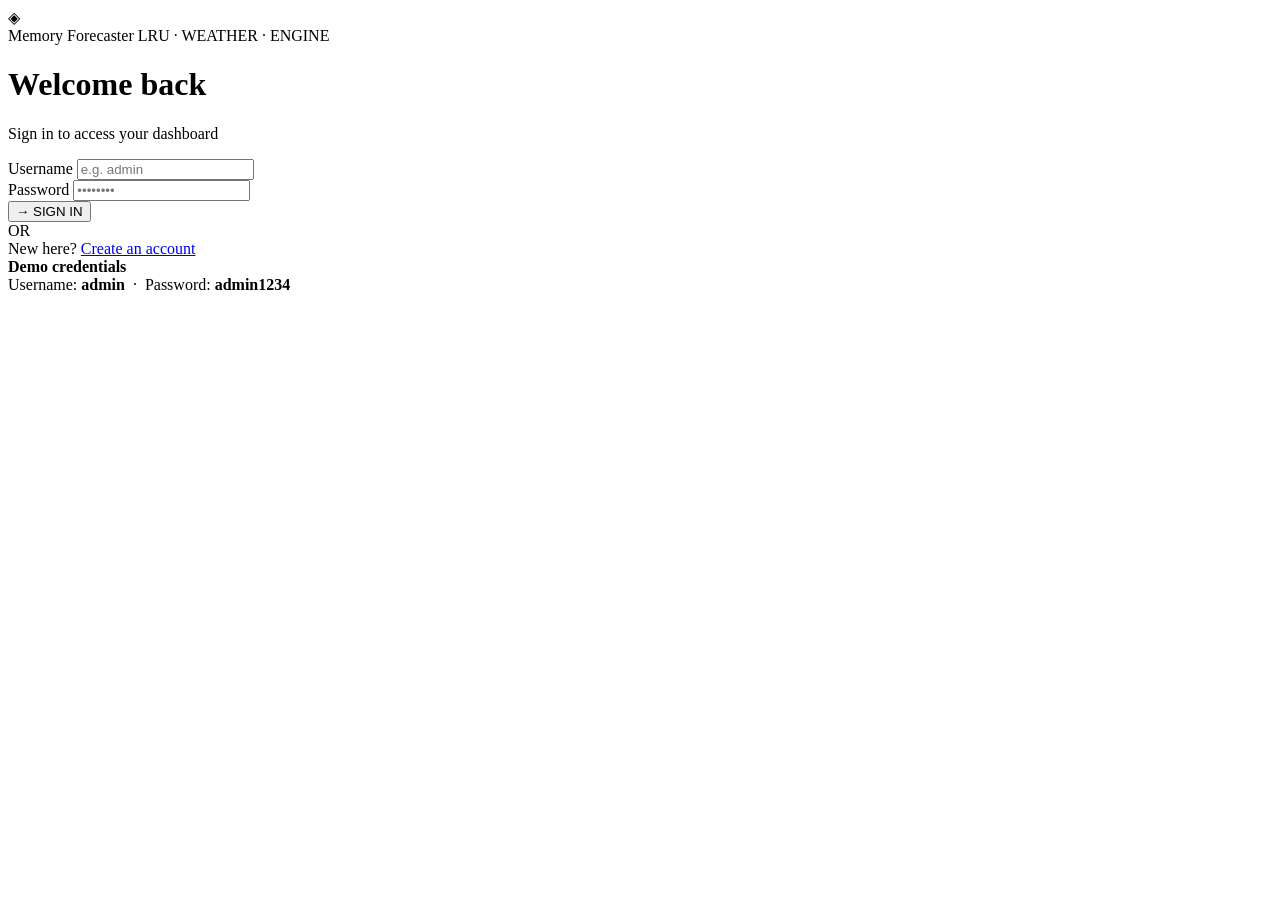
==== frontend/login.html @ ea18c813 "Add login page HTML structure This file contains the HTML structure for the login page, including fo" ====
<!DOCTYPE html>
<html lang="en">
<head>
  <meta charset="UTF-8"/>
  <meta name="viewport" content="width=device-width, initial-scale=1.0"/>
  <title>Memory Forecaster — Login</title>
  <link href="https://fonts.googleapis.com/css2?family=Cormorant+Garamond:ital,wght@0,400;0,600;0,700;1,400;1,700&family=DM+Mono:wght@300;400;500&display=swap" rel="stylesheet"/>
  <link rel="stylesheet" href="auth.css" />
</head>
<body>
  <div class="blob blob-1"></div>
  <div class="blob blob-2"></div>
  <div class="blob blob-3"></div>

  <div class="card">
    <div class="brand">
      <div class="brand-mark">◈</div>
      <div class="brand-text">
        <span class="brand-name">Memory Forecaster</span>
        <span class="brand-sub">LRU · WEATHER · ENGINE</span>
      </div>
    </div>

    <h1>Welcome back</h1>
    <p class="subtitle">Sign in to access your dashboard</p>

    <div class="error-msg" id="error-msg"></div>

    <div class="field">
      <label>Username</label>
      <input type="text" id="username" placeholder="e.g. admin" autocomplete="username"/>
    </div>
    <div class="field">
      <label>Password</label>
      <input type="password" id="password" placeholder="••••••••" autocomplete="current-password"/>
    </div>

    <button class="btn-submit" onclick="handleLogin()">→ SIGN IN</button>

    <div class="divider"><span>OR</span></div>

    <div class="link-row">New here? <a href="register.html">Create an account</a></div>

    <div class="admin-hint">
      <strong>Demo credentials</strong><br>
      Username: <strong>admin</strong> &nbsp;·&nbsp; Password: <strong>admin1234</strong>
    </div>
  </div>

  <script>
    const USERS_KEY = 'mf_users', SESSION_KEY = 'mf_session';
    function getUsers() {
      const u = JSON.parse(localStorage.getItem(USERS_KEY) || '{}');
      if (!u['admin']) { u['admin'] = { password: 'admin1234', role: 'ADMIN', avatar: 'A' }; localStorage.setItem(USERS_KEY, JSON.stringify(u)); }
      return u;
    }
    function handleLogin() {
      const username = document.getElementById('username').value.trim().toLowerCase();
      const password = document.getElementById('password').value;
      const err = document.getElementById('error-msg');
      if (!username || !password) { err.textContent = '⚠ Please fill in all fields.'; err.style.display = 'block'; return; }
      const user = getUsers()[username];
      if (!user || user.password !== password) { err.textContent = '⚠ Invalid username or password.'; err.style.display = 'block'; return; }
      err.style.display = 'none';
      localStorage.setItem(SESSION_KEY, JSON.stringify({ username, role: user.role || 'USER', avatar: user.avatar || username[0].toUpperCase() }));
      window.location.href = 'index.html';
    }
    document.addEventListener('keydown', e => { if (e.key === 'Enter') handleLogin(); });
    if (localStorage.getItem(SESSION_KEY)) window.location.href = 'index.html';
    getUsers();
  </script>
</body>
</html>
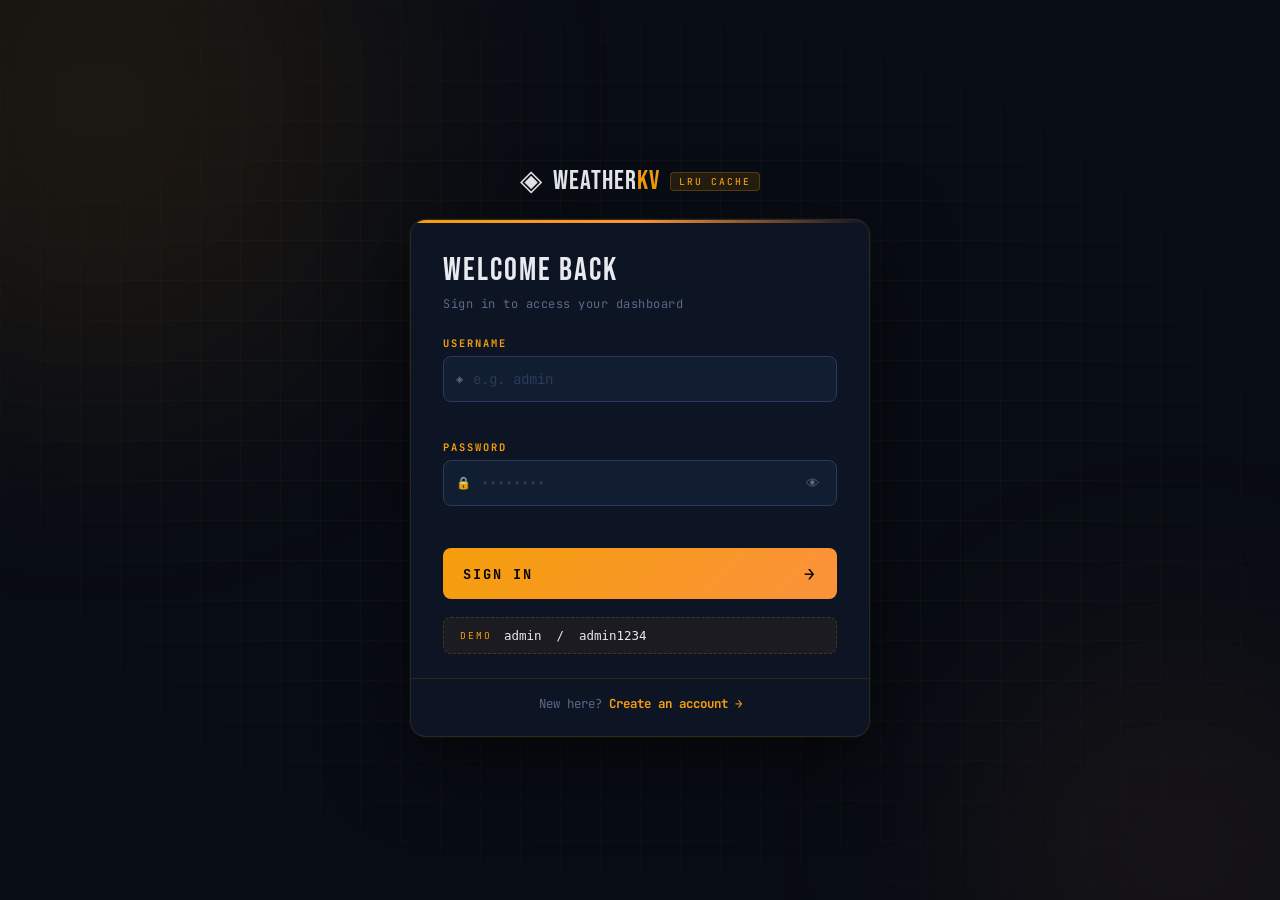
==== commit 77d9e180: "fix: resolve all broken functionality and update README - backend/main.py: remove duplicate FastAPI " ====
--- a/frontend/login.html
+++ b/frontend/login.html
@@ -4,67 +4,104 @@
   <meta charset="UTF-8"/>
   <meta name="viewport" content="width=device-width, initial-scale=1.0"/>
   <title>Memory Forecaster — Login</title>
-  <link href="https://fonts.googleapis.com/css2?family=Cormorant+Garamond:ital,wght@0,400;0,600;0,700;1,400;1,700&family=DM+Mono:wght@300;400;500&display=swap" rel="stylesheet"/>
+  <link href="https://fonts.googleapis.com/css2?family=JetBrains+Mono:wght@300;400;500;700&family=Bebas+Neue&display=swap" rel="stylesheet"/>
   <link rel="stylesheet" href="auth.css" />
 </head>
 <body>
-  <div class="blob blob-1"></div>
-  <div class="blob blob-2"></div>
-  <div class="blob blob-3"></div>
+  <div class="grid-bg"></div>
+  <div class="glow glow-a"></div>
+  <div class="glow glow-b"></div>
 
-  <div class="card">
-    <div class="brand">
-      <div class="brand-mark">◈</div>
-      <div class="brand-text">
-        <span class="brand-name">Memory Forecaster</span>
-        <span class="brand-sub">LRU · WEATHER · ENGINE</span>
+  <div class="auth-wrapper">
+
+    <div class="auth-brand">
+      <span class="brand-icon">◈</span>
+      <span class="brand-name">Weather<span class="brand-kv">KV</span></span>
+      <span class="brand-tag">LRU CACHE</span>
+    </div>
+
+    <div class="auth-card">
+      <div class="card-accent-line"></div>
+      <div class="card-header">
+        <div class="card-title">WELCOME BACK</div>
+        <div class="card-sub">Sign in to access your dashboard</div>
+      </div>
+
+      <div class="auth-form">
+        <div class="auth-msg error hidden" id="error-msg"></div>
+
+        <div class="field-group">
+          <label class="field-label">USERNAME</label>
+          <div class="field-wrap">
+            <span class="field-icon">◈</span>
+            <input type="text" id="username" class="field-input" placeholder="e.g. admin" autocomplete="username"/>
+          </div>
+          <div class="field-err" id="username-err"></div>
+        </div>
+
+        <div class="field-group">
+          <label class="field-label">PASSWORD</label>
+          <div class="field-wrap">
+            <span class="field-icon">🔒</span>
+            <input type="password" id="password" class="field-input" placeholder="••••••••" autocomplete="current-password"/>
+            <button type="button" class="eye-btn" id="eye-btn" onclick="togglePw()">👁</button>
+          </div>
+          <div class="field-err" id="password-err"></div>
+        </div>
+
+        <button class="btn-primary" type="button" onclick="handleLogin()">
+          <span>SIGN IN</span>
+          <span class="btn-arrow">→</span>
+        </button>
+
+        <div class="demo-hint">
+          <span class="hint-label">DEMO</span>
+          <code>admin &nbsp;/&nbsp; admin1234</code>
+        </div>
+      </div>
+
+      <div class="card-footer">
+        New here? <a href="register.html" class="link-main">Create an account →</a>
       </div>
     </div>
 
-    <h1>Welcome back</h1>
-    <p class="subtitle">Sign in to access your dashboard</p>
-
-    <div class="error-msg" id="error-msg"></div>
-
-    <div class="field">
-      <label>Username</label>
-      <input type="text" id="username" placeholder="e.g. admin" autocomplete="username"/>
-    </div>
-    <div class="field">
-      <label>Password</label>
-      <input type="password" id="password" placeholder="••••••••" autocomplete="current-password"/>
-    </div>
-
-    <button class="btn-submit" onclick="handleLogin()">→ SIGN IN</button>
-
-    <div class="divider"><span>OR</span></div>
-
-    <div class="link-row">New here? <a href="register.html">Create an account</a></div>
-
-    <div class="admin-hint">
-      <strong>Demo credentials</strong><br>
-      Username: <strong>admin</strong> &nbsp;·&nbsp; Password: <strong>admin1234</strong>
-    </div>
   </div>
 
   <script>
     const USERS_KEY = 'mf_users', SESSION_KEY = 'mf_session';
+
     function getUsers() {
       const u = JSON.parse(localStorage.getItem(USERS_KEY) || '{}');
       if (!u['admin']) { u['admin'] = { password: 'admin1234', role: 'ADMIN', avatar: 'A' }; localStorage.setItem(USERS_KEY, JSON.stringify(u)); }
       return u;
     }
+
+    function showError(msg) {
+      const el = document.getElementById('error-msg');
+      el.textContent = msg; el.classList.remove('hidden');
+    }
+    function clearError() {
+      document.getElementById('error-msg').classList.add('hidden');
+    }
+
+    function togglePw() {
+      const pw = document.getElementById('password');
+      const btn = document.getElementById('eye-btn');
+      if (pw.type === 'password') { pw.type = 'text'; btn.textContent = '🙈'; }
+      else { pw.type = 'password'; btn.textContent = '👁'; }
+    }
+
     function handleLogin() {
+      clearError();
       const username = document.getElementById('username').value.trim().toLowerCase();
       const password = document.getElementById('password').value;
-      const err = document.getElementById('error-msg');
-      if (!username || !password) { err.textContent = '⚠ Please fill in all fields.'; err.style.display = 'block'; return; }
+      if (!username || !password) { showError('⚠ Please fill in all fields.'); return; }
       const user = getUsers()[username];
-      if (!user || user.password !== password) { err.textContent = '⚠ Invalid username or password.'; err.style.display = 'block'; return; }
-      err.style.display = 'none';
+      if (!user || user.password !== password) { showError('⚠ Invalid username or password.'); return; }
       localStorage.setItem(SESSION_KEY, JSON.stringify({ username, role: user.role || 'USER', avatar: user.avatar || username[0].toUpperCase() }));
       window.location.href = 'index.html';
     }
+
     document.addEventListener('keydown', e => { if (e.key === 'Enter') handleLogin(); });
     if (localStorage.getItem(SESSION_KEY)) window.location.href = 'index.html';
     getUsers();
--- a/frontend/auth.css
+++ b/frontend/auth.css
@@ -0,0 +1,251 @@
+/* ================================================================
+   auth.css — WeatherKV Login & Register
+   Aesthetic: Deep navy / amber-orange terminal glow
+   ================================================================ */
+
+*, *::before, *::after { box-sizing: border-box; margin: 0; padding: 0; }
+
+:root {
+  --bg:       #080c14;
+  --surface:  #0d1424;
+  --surface2: #111d30;
+  --border:   rgba(255,165,0,0.12);
+  --amber:    #f59e0b;
+  --amber2:   #fb923c;
+  --orange:   #ea580c;
+  --blue:     #1e40af;
+  --text:     #e8eaf0;
+  --muted:    #5a6a8a;
+  --dim:      #2a3a5a;
+  --green:    #22c55e;
+  --red:      #ef4444;
+  --font:     'JetBrains Mono', monospace;
+  --font-d:   'Bebas Neue', sans-serif;
+}
+
+body {
+  font-family: var(--font);
+  background: var(--bg);
+  color: var(--text);
+  min-height: 100vh;
+  display: flex;
+  align-items: center;
+  justify-content: center;
+  padding: 24px;
+  overflow-x: hidden;
+}
+
+/* ── Animated grid background ── */
+.grid-bg {
+  position: fixed; inset: 0; z-index: 0; pointer-events: none;
+  background-image:
+    linear-gradient(rgba(245,158,11,0.04) 1px, transparent 1px),
+    linear-gradient(90deg, rgba(245,158,11,0.04) 1px, transparent 1px);
+  background-size: 40px 40px;
+  mask-image: radial-gradient(ellipse 80% 80% at 50% 50%, black 30%, transparent 100%);
+}
+
+/* ── Glow blobs ── */
+.glow {
+  position: fixed; border-radius: 50%;
+  filter: blur(120px); pointer-events: none; z-index: 0;
+}
+.glow-a {
+  width: 600px; height: 600px;
+  top: -200px; left: -200px;
+  background: rgba(245,158,11,0.08);
+  animation: floatA 14s ease-in-out infinite alternate;
+}
+.glow-b {
+  width: 400px; height: 400px;
+  bottom: -150px; right: -100px;
+  background: rgba(251,146,60,0.07);
+  animation: floatB 18s ease-in-out infinite alternate;
+}
+@keyframes floatA { to { transform: translate(60px, 40px); } }
+@keyframes floatB { to { transform: translate(-40px, -60px); } }
+
+/* ── Wrapper ── */
+.auth-wrapper {
+  position: relative; z-index: 1;
+  width: 100%; max-width: 460px;
+  display: flex; flex-direction: column;
+  align-items: center; gap: 20px;
+}
+
+/* ── Brand ── */
+.auth-brand {
+  display: flex; align-items: center; gap: 10px;
+  font-family: var(--font-d);
+  letter-spacing: 1px;
+}
+.brand-icon { font-size: 1.8rem; }
+.brand-name { font-size: 1.7rem; color: var(--text); }
+.brand-kv   { color: var(--amber); }
+.brand-tag  {
+  font-family: var(--font); font-size: 0.6rem;
+  background: rgba(245,158,11,0.12);
+  border: 1px solid rgba(245,158,11,0.25);
+  color: var(--amber); padding: 2px 8px;
+  border-radius: 4px; letter-spacing: 2px;
+  font-weight: 500;
+}
+
+/* ── Card ── */
+.auth-card {
+  width: 100%;
+  background: var(--surface);
+  border: 1px solid var(--border);
+  border-radius: 16px;
+  overflow: hidden;
+  box-shadow: 0 0 0 1px rgba(255,165,0,0.05), 0 24px 80px rgba(0,0,0,0.6);
+}
+
+.card-accent-line {
+  height: 3px;
+  background: linear-gradient(90deg, var(--amber), var(--amber2), transparent);
+}
+.card-accent-line.register {
+  background: linear-gradient(90deg, var(--amber2), var(--orange), transparent);
+}
+
+.card-header { padding: 28px 32px 0; }
+.card-title {
+  font-family: var(--font-d);
+  font-size: 2rem; letter-spacing: 2px; color: var(--text);
+  margin-bottom: 6px;
+}
+.card-sub { font-size: 0.75rem; color: var(--muted); letter-spacing: 0.5px; }
+
+/* ── Form ── */
+.auth-form { padding: 24px 32px; display: flex; flex-direction: column; gap: 18px; }
+
+.field-group { display: flex; flex-direction: column; gap: 6px; }
+.field-label {
+  font-size: 0.65rem; letter-spacing: 2px;
+  color: var(--amber); font-weight: 700;
+}
+
+.field-wrap {
+  display: flex; align-items: center;
+  background: var(--surface2);
+  border: 1px solid var(--dim);
+  border-radius: 8px;
+  padding: 0 12px;
+  transition: border-color 0.2s, box-shadow 0.2s;
+}
+.field-wrap:focus-within {
+  border-color: var(--amber);
+  box-shadow: 0 0 0 2px rgba(245,158,11,0.15);
+}
+
+.field-icon { font-size: 0.75rem; color: var(--muted); flex-shrink: 0; margin-right: 10px; }
+
+.field-input {
+  flex: 1; background: none; border: none; outline: none;
+  color: var(--text); font-family: var(--font);
+  font-size: 0.88rem; padding: 13px 0;
+  caret-color: var(--amber);
+}
+.field-input::placeholder { color: var(--dim); }
+
+.field-select { cursor: pointer; }
+.field-select option { background: var(--surface2); }
+
+.eye-btn {
+  background: none; border: none; cursor: pointer;
+  font-size: 0.85rem; color: var(--muted); padding: 4px;
+  transition: color 0.2s;
+}
+.eye-btn:hover { color: var(--amber); }
+
+.field-err { font-size: 0.7rem; color: var(--red); min-height: 14px; }
+
+/* Strength bar */
+.strength-bar-wrap {
+  display: flex; align-items: center; gap: 10px;
+  margin-top: 4px;
+}
+.strength-bar {
+  height: 3px; border-radius: 3px;
+  background: var(--amber);
+  transition: width 0.3s, background 0.3s;
+  flex: 1;
+}
+.strength-label { font-size: 0.65rem; letter-spacing: 1px; font-weight: 700; }
+
+/* Row */
+.field-row { display: flex; justify-content: space-between; align-items: center; }
+
+/* Checkbox */
+.checkbox-label {
+  display: flex; align-items: center; gap: 8px;
+  font-size: 0.78rem; color: var(--muted); cursor: pointer;
+}
+.checkbox-label input { display: none; }
+.checkmark {
+  width: 16px; height: 16px;
+  border: 1px solid var(--dim);
+  border-radius: 4px; background: var(--surface2);
+  transition: all 0.2s; flex-shrink: 0;
+  display: flex; align-items: center; justify-content: center;
+}
+.checkbox-label input:checked + .checkmark {
+  background: var(--amber); border-color: var(--amber);
+}
+.checkbox-label input:checked + .checkmark::after {
+  content: "✓"; font-size: 0.7rem; color: #000; font-weight: 900;
+}
+
+.link-sm { font-size: 0.75rem; color: var(--amber); text-decoration: none; }
+.link-sm:hover { text-decoration: underline; }
+
+/* ── Primary Button ── */
+.btn-primary {
+  display: flex; justify-content: space-between; align-items: center;
+  width: 100%; padding: 14px 20px;
+  background: linear-gradient(135deg, var(--amber), var(--amber2));
+  border: none; border-radius: 8px;
+  color: #000; font-family: var(--font);
+  font-size: 0.85rem; font-weight: 700; letter-spacing: 2px;
+  cursor: pointer; margin-top: 4px;
+  transition: opacity 0.2s, transform 0.15s;
+}
+.btn-primary:hover { opacity: 0.9; transform: translateY(-1px); }
+.btn-primary:active { transform: scale(0.98); }
+.btn-primary.register {
+  background: linear-gradient(135deg, var(--amber2), var(--orange));
+}
+.btn-primary.loading { opacity: 0.6; pointer-events: none; }
+.btn-arrow { font-size: 1.1rem; transition: transform 0.2s; }
+.btn-primary:hover .btn-arrow { transform: translateX(4px); }
+
+/* ── Messages ── */
+.auth-msg {
+  padding: 10px 14px; border-radius: 8px;
+  font-size: 0.78rem; letter-spacing: 0.3px;
+}
+.auth-msg.success { background: rgba(34,197,94,0.1); color: var(--green); border: 1px solid rgba(34,197,94,0.25); }
+.auth-msg.error   { background: rgba(239,68,68,0.1); color: var(--red); border: 1px solid rgba(239,68,68,0.25); }
+
+/* ── Footer ── */
+.card-footer {
+  padding: 16px 32px 24px;
+  font-size: 0.78rem; color: var(--muted);
+  border-top: 1px solid var(--border);
+  text-align: center;
+}
+.link-main { color: var(--amber); text-decoration: none; font-weight: 700; }
+.link-main:hover { text-decoration: underline; }
+
+/* ── Demo hint ── */
+.demo-hint {
+  display: flex; align-items: center; gap: 12px;
+  background: rgba(245,158,11,0.06);
+  border: 1px dashed rgba(245,158,11,0.2);
+  border-radius: 8px; padding: 10px 16px;
+}
+.hint-label { font-size: 0.6rem; letter-spacing: 2px; color: var(--amber); }
+.demo-hint code { font-size: 0.78rem; color: var(--text); }
+
+.hidden { display: none !important; }
